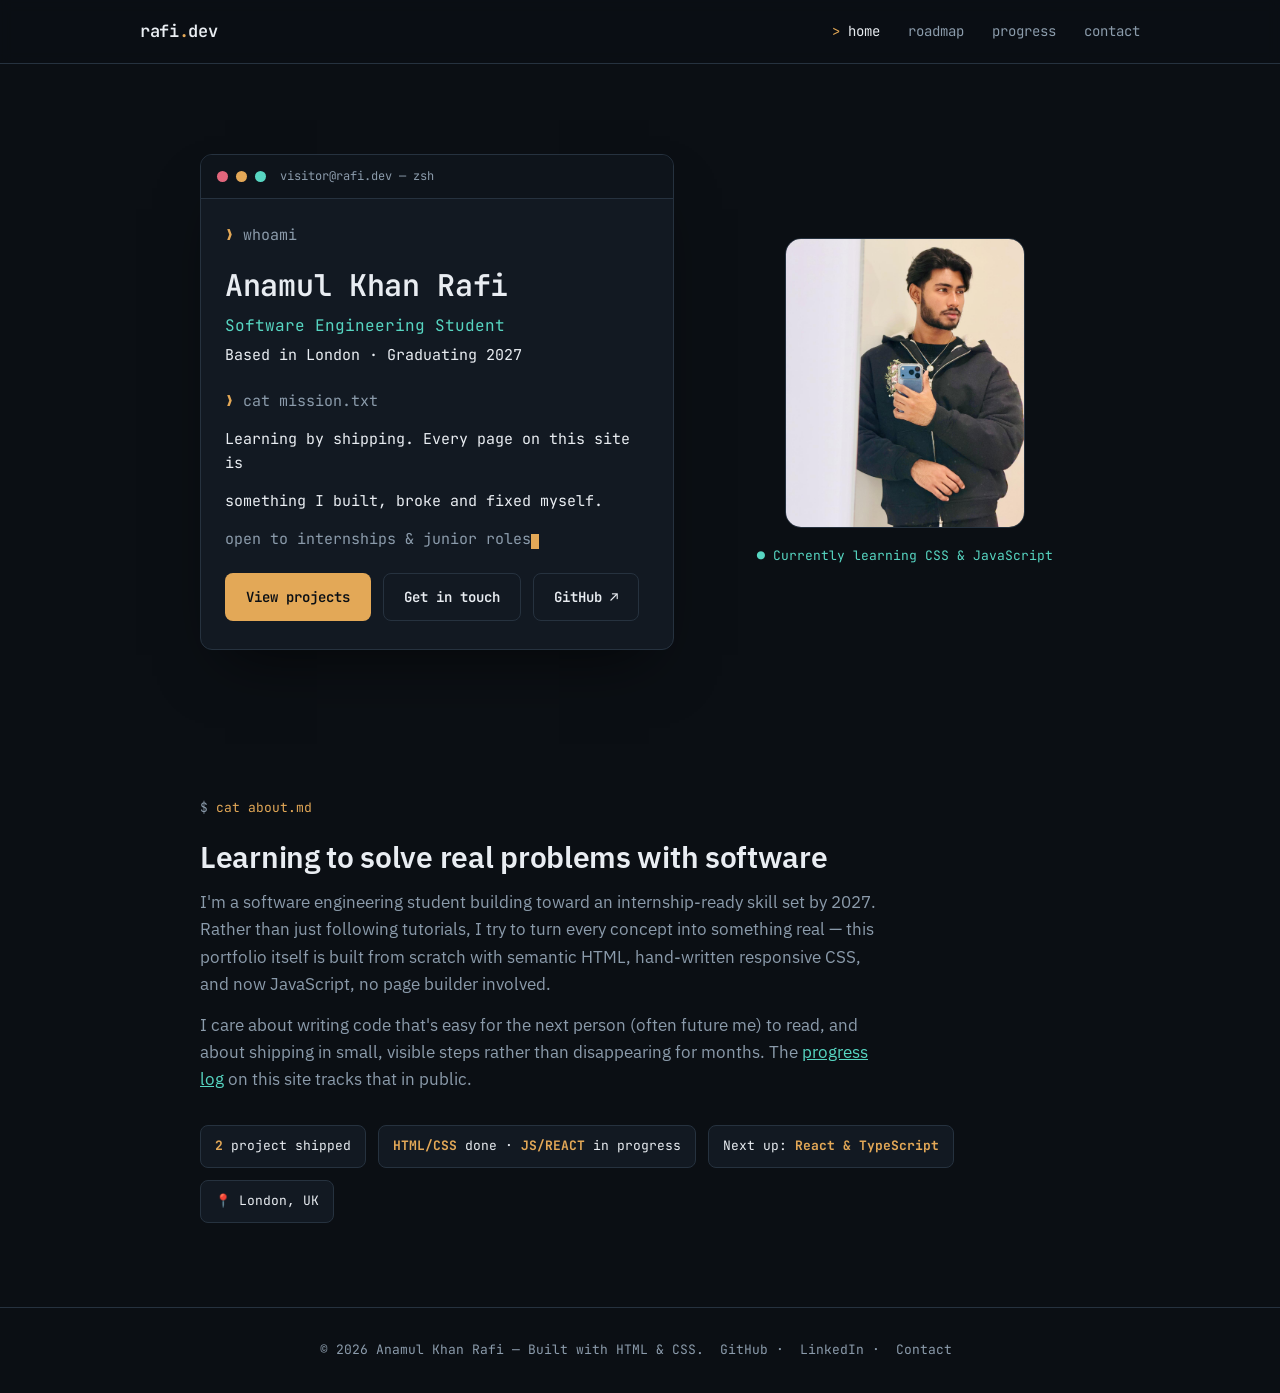
==== index.html @ ef7d0406 "first commit" ====
<!DOCTYPE html>
<html lang="en-GB">
<head>
  <meta charset="UTF-8">
  <meta name="viewport" content="width=device-width, initial-scale=1.0">

  <title>Anamul Khan Rafi | Software Engineering Portfolio</title>
  <link rel="icon" type="image/png" href="images/favicon.png">

  <meta name="description" content="Anamul Khan Rafi — software engineering student in London building a portfolio of real, shipped projects on the way to an internship-ready 2027.">
  <meta name="author" content="Anamul Khan Rafi">

  <meta property="og:type" content="website">
  <meta property="og:title" content="Anamul Khan Rafi | Software Engineering Portfolio">
  <meta property="og:description" content="Projects, roadmap and weekly build log of a software engineering student in London.">
  <meta property="og:url" content="https://anamulrafi.dev/">
  <meta property="og:image" content="https://anamulrafi.dev/images/rafi.jpeg">
  <meta name="twitter:card" content="summary_large_image">

  <link rel="preconnect" href="https://fonts.googleapis.com">
  <link href="https://fonts.googleapis.com/css2?family=JetBrains+Mono:wght@400;500;600;700&family=IBM+Plex+Sans:wght@400;500;600&display=swap" rel="stylesheet">
  <link rel="stylesheet" href="style.css">
</head>
<body>

<header>
  <nav>
    <p class="logo">rafi<span class="dot">.</span>dev</p>
    <ul class="nav-links">
      <li><a href="index.html" aria-current="page">home</a></li>
      <li><a href="RoadMap.html">roadmap</a></li>
      <li><a href="progress.html">progress</a></li>
      <li><a href="contact.html">contact</a></li>
    </ul>
  </nav>
</header>

<main>
  <section class="hero">
    <div class="wrap hero-grid">

      <div class="terminal">
        <div class="terminal-bar">
          <span class="terminal-dot red"></span>
          <span class="terminal-dot yellow"></span>
          <span class="terminal-dot green"></span>
          <span class="terminal-title">visitor@rafi.dev — zsh</span>
        </div>
        <div class="terminal-body">
          <p class="line prompt">whoami</p>
          <h1>Anamul Khan Rafi</h1>
          <p class="role">Software Engineering Student</p>
          <p class="line out">Based in London · Graduating 2027</p>

          <p class="line prompt" style="margin-top:22px;">cat mission.txt</p>
          <p class="line out">Learning by shipping. Every page on this site is</p>
          <p class="line out">something I built, broke and fixed myself.</p>
          <p class="line muted-out">open to internships &amp; junior roles<span class="cursor" aria-hidden="true"></span></p>

          <div class="hero-actions">
            <a class="btn btn-primary" href="RoadMap.html">View projects</a>
            <a class="btn btn-ghost" href="contact.html">Get in touch</a>
            <a class="btn btn-ghost" href="https://github.com/Rafi-k21" target="_blank" rel="noopener">GitHub ↗</a>
          </div>
        </div>
      </div>

      <div class="hero-portrait">
        <img src="images/rafi.jpeg" alt="Anamul Khan Rafi">
        <p class="status-line"><span class="lit">Currently learning CSS &amp; JavaScript</span></p>
      </div>

    </div>
  </section>

  <section class="about">
    <div class="wrap">
      <p class="eyebrow">cat about.md</p>
      <h2 class="section-title">Learning to solve real problems with software</h2>
      <div class="about-body">
        <p>
          I'm a software engineering student building toward an internship-ready
          skill set by 2027. Rather than just following tutorials, I try to turn
          every concept into something real — this portfolio itself is built from
          scratch with semantic HTML, hand-written responsive CSS, and now
          JavaScript, no page builder involved.
        </p>
        <p>
          I care about writing code that's easy for the next person (often future
          me) to read, and about shipping in small, visible steps rather than
          disappearing for months. The <a href="progress.html">progress log</a>
          on this site tracks that in public.
        </p>
      </div>

      <div class="stat-row">
        <span class="stat-chip"><b>2</b> project shipped</span>
        <span class="stat-chip"><b>HTML/CSS</b> done · <b>JS/REACT</b> in progress</span>
        <span class="stat-chip">Next up: <b>React & TypeScript</b></span>
        <span class="stat-chip">📍 London, UK</span>
      </div>
    </div>
  </section>
</main>

<footer>
  <p>&copy; 2026 Anamul Khan Rafi — Built with HTML &amp; CSS.
  <a href="https://github.com/Rafi-k21" target="_blank" rel="noopener">GitHub</a>·
  <a href="https://www.linkedin.com/in/anamul-khan-rafi" target="_blank" rel="noopener">LinkedIn</a>·
  <a href="contact.html">Contact</a></p>
</footer>

</body>
</html>
---- style.css ----
/* ==========================================================================
   Anamul Khan Rafi — Portfolio
   Design system: "terminal log" — a junior dev's actual daily tools
   (shell prompts, package installers, git-style status) used as real
   structural/labeling devices, not decoration.
   ========================================================================== */

:root {
  /* Color */
  --ink: #0b0f14;         /* page background */
  --panel: #121922;       /* card / panel background */
  --panel-raised: #172130;/* hovered / raised panel */
  --line: #26323f;        /* hairlines, borders */
  --paper: #e9edf2;       /* primary text on dark */
  --muted: #8b9bab;       /* secondary text */
  --amber: #e3a857;       /* primary accent — prompts, active state */
  --teal: #57d6c2;        /* secondary accent — done / links */
  --rose: #e2667c;        /* tertiary — used only for the tiny "queued" dot */

  /* Type */
  --font-mono: 'JetBrains Mono', 'IBM Plex Mono', 'SFMono-Regular', Consolas, monospace;
  --font-body: 'IBM Plex Sans', -apple-system, 'Segoe UI', Arial, sans-serif;

  --container: 880px;
}

* { margin: 0; padding: 0; box-sizing: border-box; }

html { scroll-behavior: smooth; }

@media (prefers-reduced-motion: reduce) {
  html { scroll-behavior: auto; }
  * { animation-duration: 0.001ms !important; animation-iteration-count: 1 !important; transition-duration: 0.001ms !important; }
}

img { max-width: 100%; display: block; }

body {
  background: var(--ink);
  color: var(--paper);
  font-family: var(--font-body);
  line-height: 1.6;
  overflow-x: hidden;
}

a { color: var(--teal); }

::selection { background: var(--amber); color: var(--ink); }

a:focus-visible,
button:focus-visible {
  outline: 2px solid var(--amber);
  outline-offset: 3px;
  border-radius: 4px;
}

/* ---------- header / nav ---------- */

header {
  background: rgba(11, 15, 20, 0.9);
  backdrop-filter: blur(6px);
  border-bottom: 1px solid var(--line);
  position: sticky;
  top: 0;
  z-index: 1000;
}

nav {
  width: 90%;
  max-width: 1000px;
  margin: 0 auto;
  padding: 18px 0;
  display: flex;
  justify-content: space-between;
  align-items: center;
}

.logo {
  font-family: var(--font-mono);
  font-size: 17px;
  font-weight: 600;
  color: var(--paper);
  letter-spacing: -0.02em;
}

.logo .dot { color: var(--amber); }

.nav-links {
  display: flex;
  gap: 28px;
  list-style: none;
  font-family: var(--font-mono);
  font-size: 14px;
}

.nav-links a {
  color: var(--muted);
  text-decoration: none;
  transition: color 0.2s;
}

.nav-links a:hover,
.nav-links a[aria-current="page"] {
  color: var(--paper);
}

.nav-links a[aria-current="page"]::before {
  content: "> ";
  color: var(--amber);
}

/* ---------- shared layout helpers ---------- */

section { padding: 84px 0; }

.wrap {
  width: 90%;
  max-width: var(--container);
  margin: 0 auto;
}

.eyebrow {
  display: inline-flex;
  align-items: center;
  gap: 8px;
  font-family: var(--font-mono);
  font-size: 13px;
  color: var(--amber);
  margin-bottom: 14px;
}

.eyebrow::before { content: "$"; color: var(--muted); }

h1, h2, h3, h4 { color: var(--paper); font-weight: 600; letter-spacing: -0.01em; }
h1, h2, h3, h4, p, a { overflow-wrap: anywhere; }

.section-title { font-size: 30px; margin-bottom: 8px; }
.section-sub { color: var(--muted); max-width: 560px; margin-bottom: 40px; }

.btn {
  display: inline-flex;
  align-items: center;
  gap: 8px;
  font-family: var(--font-mono);
  font-size: 14px;
  text-decoration: none;
  padding: 12px 20px;
  border-radius: 8px;
  font-weight: 600;
  transition: transform 0.15s, background 0.2s, border-color 0.2s;
  border: 1px solid transparent;
}

.btn-primary { background: var(--amber); color: var(--ink); }
.btn-primary:hover { transform: translateY(-2px); background: #f0b76c; }

.btn-ghost { border-color: var(--line); color: var(--paper); }
.btn-ghost:hover { border-color: var(--muted); transform: translateY(-2px); }

.pill {
  display: inline-block;
  font-family: var(--font-mono);
  font-size: 12px;
  color: var(--muted);
  border: 1px solid var(--line);
  border-radius: 999px;
  padding: 4px 10px;
}

/* ---------- hero (terminal window) ---------- */

.hero { padding: 90px 0 60px; }

.hero-grid {
  display: grid;
  grid-template-columns: 1.15fr 0.85fr;
  gap: 56px;
  align-items: center;
}

.terminal {
  background: var(--panel);
  border: 1px solid var(--line);
  border-radius: 12px;
  overflow: hidden;
  box-shadow: 0 30px 60px -25px rgba(0,0,0,0.6);
}

.terminal-bar {
  display: flex;
  align-items: center;
  gap: 8px;
  padding: 12px 16px;
  border-bottom: 1px solid var(--line);
  background: #0e141b;
}

.terminal-dot { width: 11px; height: 11px; border-radius: 50%; }
.terminal-dot.red { background: #e2667c; }
.terminal-dot.yellow { background: #e3a857; }
.terminal-dot.green { background: #57d6c2; }

.terminal-title {
  margin-left: 6px;
  font-family: var(--font-mono);
  font-size: 12px;
  color: var(--muted);
}

.terminal-body {
  padding: 24px 24px 28px;
  font-family: var(--font-mono);
  font-size: 15px;
}

.terminal-body .line { margin-bottom: 14px; }
.terminal-body .prompt { color: var(--muted); }
.terminal-body .prompt::before { content: "❯ "; color: var(--amber); }

.terminal-body h1 {
  font-size: 30px;
  margin: 2px 0 4px;
  font-family: var(--font-mono);
}

.terminal-body .role { color: var(--teal); font-size: 16px; margin-bottom: 4px; }
.terminal-body .out { color: var(--paper); }
.terminal-body .muted-out { color: var(--muted); }

.cursor {
  display: inline-block;
  width: 8px;
  height: 1em;
  background: var(--amber);
  vertical-align: text-bottom;
  animation: blink 1s steps(1) infinite;
}

@keyframes blink { 50% { opacity: 0; } }

.hero-actions {
  display: flex;
  flex-wrap: wrap;
  gap: 12px;
  margin-top: 22px;
}

.hero-portrait {
  display: flex;
  flex-direction: column;
  align-items: center;
  gap: 18px;
}

.hero-portrait img {
  width: 240px;
  height: 290px;
  object-fit: cover;
  border-radius: 16px;
  border: 1px solid var(--line);
}

.status-line {
  font-family: var(--font-mono);
  font-size: 13px;
  color: var(--muted);
  text-align: center;
}

.status-line .lit { color: var(--teal); }
.status-line .lit::before { content: "● "; }

/* ---------- about ---------- */

.about-body { max-width: 680px; color: var(--muted); font-size: 17px; }
.about-body p + p { margin-top: 14px; }

.stat-row {
  display: flex;
  flex-wrap: wrap;
  gap: 12px;
  margin-top: 32px;
}

.stat-chip {
  font-family: var(--font-mono);
  font-size: 13px;
  border: 1px solid var(--line);
  background: var(--panel);
  border-radius: 8px;
  padding: 10px 14px;
  color: var(--paper);
}

.stat-chip b { color: var(--amber); }

/* ---------- generic card ---------- */

.card {
  background: var(--panel);
  border: 1px solid var(--line);
  border-radius: 14px;
  padding: 26px;
  transition: transform 0.2s, border-color 0.2s;
}

.card:hover { transform: translateY(-4px); border-color: #37465a; }

/* ---------- roadmap (install queue) ---------- */

.install-log {
  background: var(--panel);
  border: 1px solid var(--line);
  border-radius: 12px;
  padding: 20px 24px;
  font-family: var(--font-mono);
  font-size: 13px;
  color: var(--muted);
  margin-bottom: 40px;
}

.install-log .cmd { color: var(--paper); margin-bottom: 10px; }
.install-log .cmd::before { content: "❯ "; color: var(--amber); }

.roadmap-grid {
  display: grid;
  grid-template-columns: repeat(2, 1fr);
  gap: 20px;
}

.roadmap-card h3 {
  font-family: var(--font-mono);
  font-size: 15px;
  color: var(--muted);
  margin-bottom: 16px;
  text-transform: lowercase;
}

.skill-row {
  display: flex;
  justify-content: space-between;
  align-items: center;
  padding: 9px 0;
  border-bottom: 1px solid var(--line);
  font-size: 14px;
}

.skill-row:last-child { border-bottom: none; }

.skill-status {
  font-family: var(--font-mono);
  font-size: 12px;
  display: flex;
  align-items: center;
  gap: 6px;
}

.skill-status.done { color: var(--teal); }
.skill-status.active { color: var(--amber); }
.skill-status.queued { color: var(--muted); }

/* ---------- projects ---------- */

.project-grid {
  display: grid;
  grid-template-columns: repeat(2, 1fr);
  gap: 20px;
}

.project-card h3 { font-size: 20px; margin-bottom: 6px; }
.project-card .tech { font-family: var(--font-mono); font-size: 12px; color: var(--amber); margin-bottom: 12px; }
.project-card p.desc { color: var(--muted); font-size: 15px; }

.project-links { display: flex; gap: 10px; margin-top: 20px; flex-wrap: wrap; }

.project-links a {
  font-family: var(--font-mono);
  font-size: 13px;
  text-decoration: none;
  border: 1px solid var(--line);
  color: var(--paper);
  padding: 8px 14px;
  border-radius: 8px;
  transition: 0.2s;
}

.project-links a:hover { border-color: var(--teal); color: var(--teal); }

.project-card.placeholder { border-style: dashed; opacity: 0.7; }

/* ---------- progress / dev log ---------- */

.summary-grid {
  display: grid;
  grid-template-columns: repeat(4, 1fr);
  gap: 16px;
  margin-bottom: 44px;
}

.summary-card { text-align: left; }
.summary-card .label { font-family: var(--font-mono); font-size: 12px; color: var(--muted); margin-bottom: 8px; }
.summary-card .value { font-size: 22px; }

.check-list { display: flex; flex-direction: column; gap: 10px; }
.check-item { display: flex; align-items: center; gap: 10px; font-size: 15px; }
.check-item .tick { font-family: var(--font-mono); font-size: 13px; }
.check-item.done .tick { color: var(--teal); }
.check-item.active .tick { color: var(--amber); }

.log-entry {
  border-left: 2px solid var(--line);
  padding: 4px 0 4px 20px;
  margin-bottom: 22px;
  position: relative;
}

.log-entry::before {
  content: "";
  position: absolute;
  left: -6px;
  top: 6px;
  width: 10px;
  height: 10px;
  border-radius: 50%;
  background: var(--amber);
  border: 2px solid var(--ink);
}

.log-entry .date {
  font-family: var(--font-mono);
  font-size: 13px;
  color: var(--teal);
  margin-bottom: 6px;
}

.log-entry p { color: var(--muted); font-size: 14px; }

.two-col { display: grid; grid-template-columns: 1fr 1fr; gap: 24px; }

/* ---------- contact (config block) ---------- */

.config-block {
  max-width: 520px;
  margin: 0 auto;
  background: var(--panel);
  border: 1px solid var(--line);
  border-radius: 14px;
  padding: 32px;
  font-family: var(--font-mono);
  font-size: 15px;
}

.config-block .brace { color: var(--muted); }
.config-row { display: flex; gap: 10px; padding: 10px 0; border-bottom: 1px solid var(--line); }
.config-row:last-child { border-bottom: none; }
.config-key { color: var(--amber); white-space: nowrap; }
.config-val { color: var(--paper); word-break: break-word; }
.config-val a { color: var(--teal); text-decoration: none; }
.config-val a:hover { text-decoration: underline; }

.contact-hint { text-align: center; color: var(--muted); font-size: 14px; margin-top: 20px; }

/* ---------- footer ---------- */

footer {
  border-top: 1px solid var(--line);
  padding: 32px 0;
  text-align: center;
  font-family: var(--font-mono);
  font-size: 13px;
  color: var(--muted);
}

footer a { color: var(--muted); text-decoration: none; margin: 0 8px; }
footer a:hover { color: var(--teal); }

/* ==========================================================================
   Responsive
   ========================================================================== */

@media (max-width: 900px) {
  .hero-grid { grid-template-columns: 1fr; }
  .hero-portrait { order: -1; }
  .hero-portrait img { width: 180px; height: 220px; }
  .summary-grid { grid-template-columns: repeat(2, 1fr); }
}

@media (max-width: 768px) {
  nav { flex-direction: column; gap: 12px; padding: 16px 0; }
  .nav-links { gap: 16px; flex-wrap: wrap; justify-content: center; }
  section { padding: 60px 0; }
  .roadmap-grid, .project-grid, .two-col { grid-template-columns: 1fr; }
  .terminal-body h1 { font-size: 24px; }
  .section-title { font-size: 25px; }
}

@media (max-width: 480px) {
  .summary-grid { grid-template-columns: 1fr; }
  .config-row { flex-direction: column; gap: 2px; }
  .hero-actions { flex-direction: column; align-items: stretch; }
  .hero-actions .btn { justify-content: center; }
}
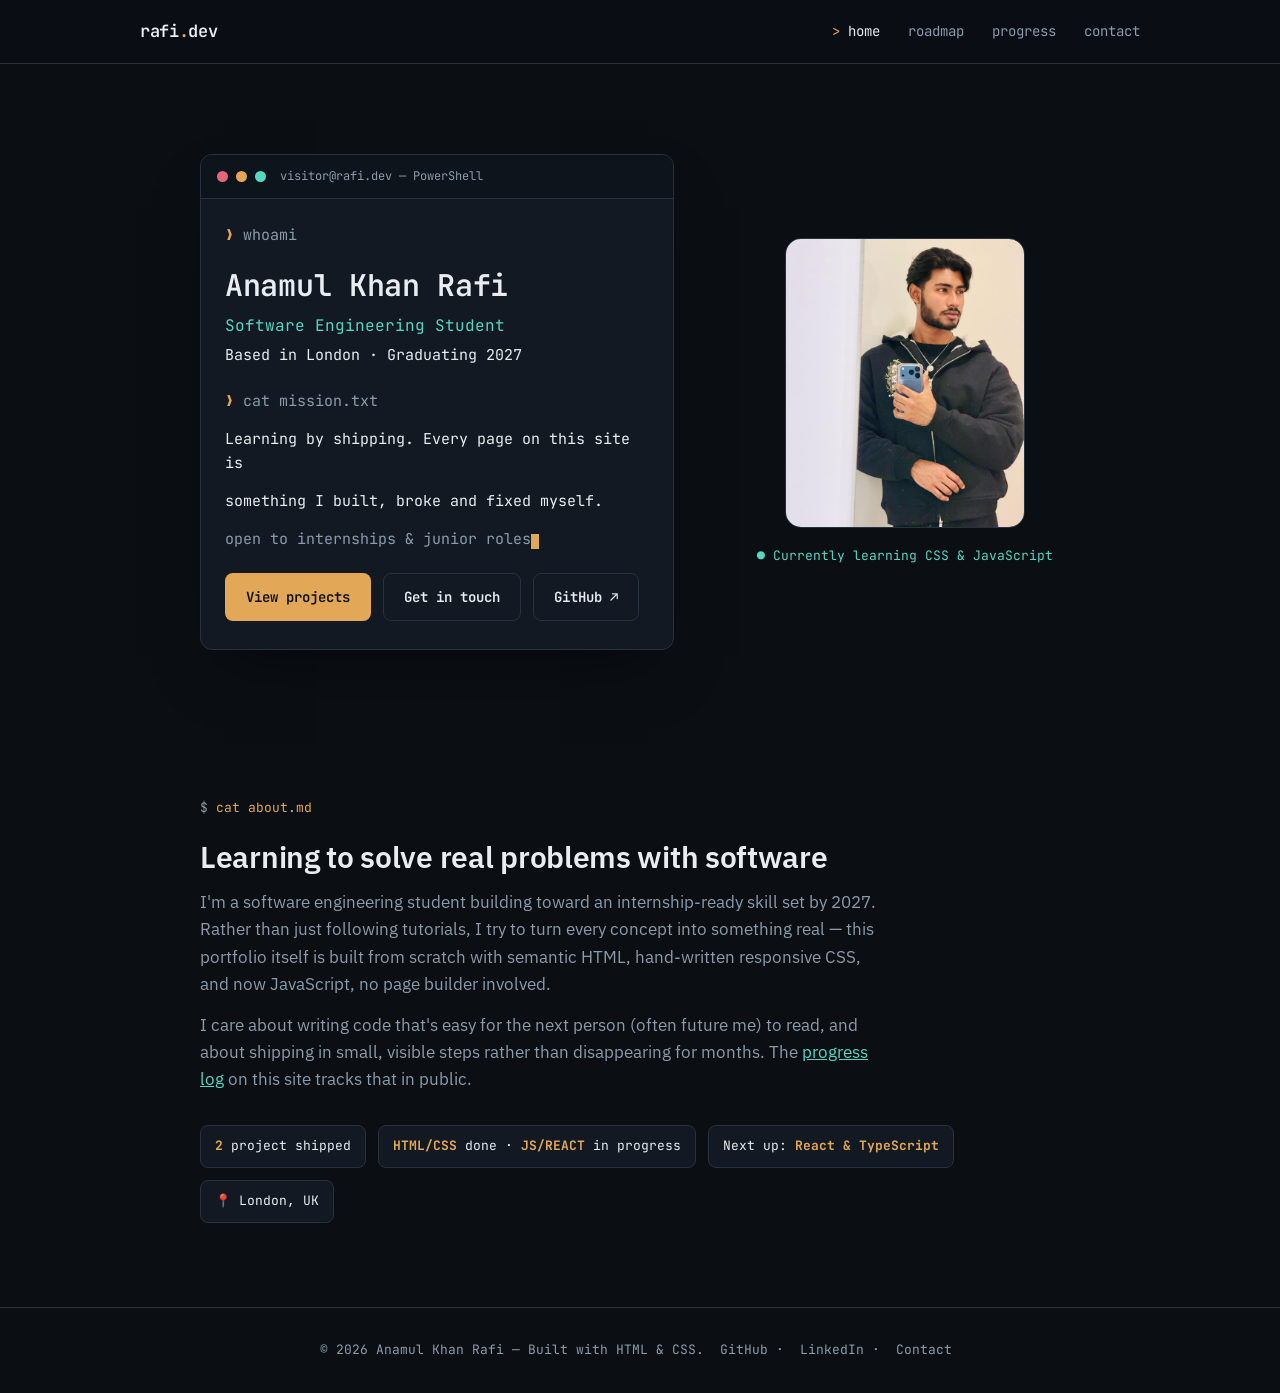
==== commit 009834a6: "Update portfolio" ====
--- a/index.html
+++ b/index.html
@@ -44,7 +44,7 @@
           <span class="terminal-dot red"></span>
           <span class="terminal-dot yellow"></span>
           <span class="terminal-dot green"></span>
-          <span class="terminal-title">visitor@rafi.dev — zsh</span>
+          <span class="terminal-title">visitor@rafi.dev — PowerShell</span>
         </div>
         <div class="terminal-body">
           <p class="line prompt">whoami</p>
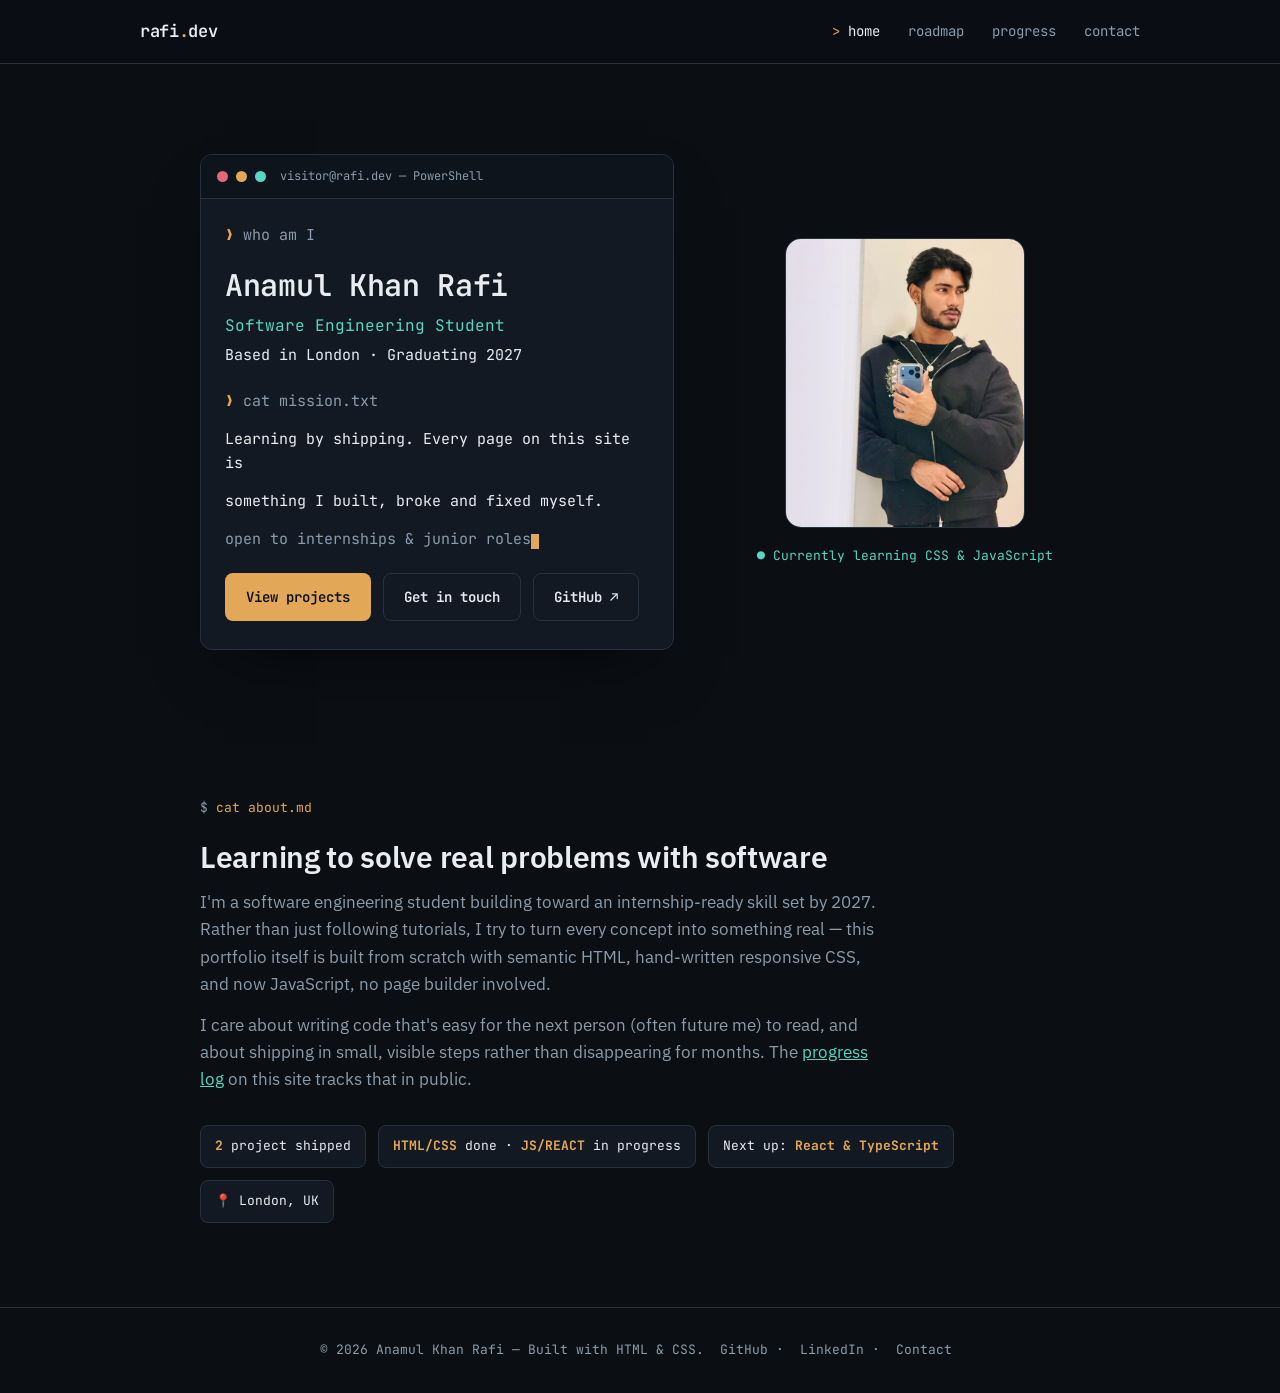
==== commit 38fbb378: "Update portfolio" ====
--- a/index.html
+++ b/index.html
@@ -47,7 +47,7 @@
           <span class="terminal-title">visitor@rafi.dev — PowerShell</span>
         </div>
         <div class="terminal-body">
-          <p class="line prompt">whoami</p>
+          <p class="line prompt">who am I</p>
           <h1>Anamul Khan Rafi</h1>
           <p class="role">Software Engineering Student</p>
           <p class="line out">Based in London · Graduating 2027</p>
